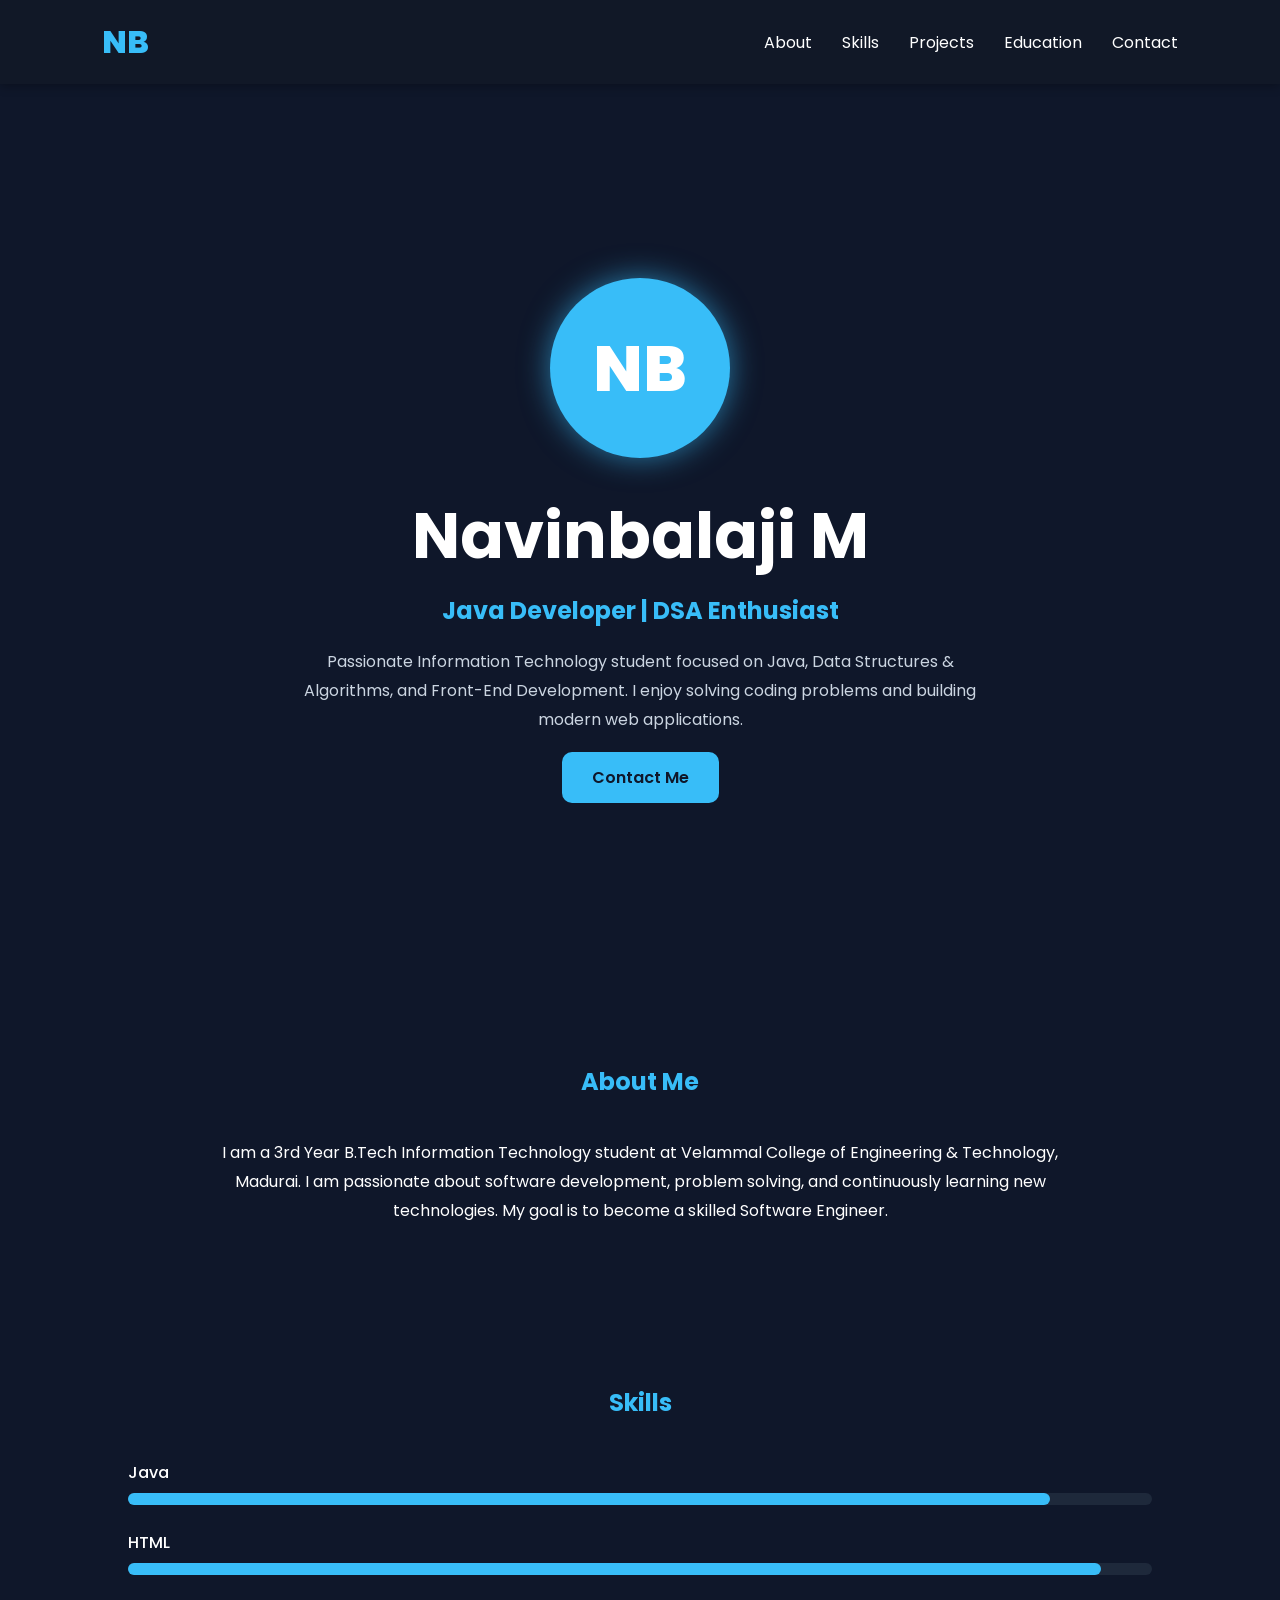
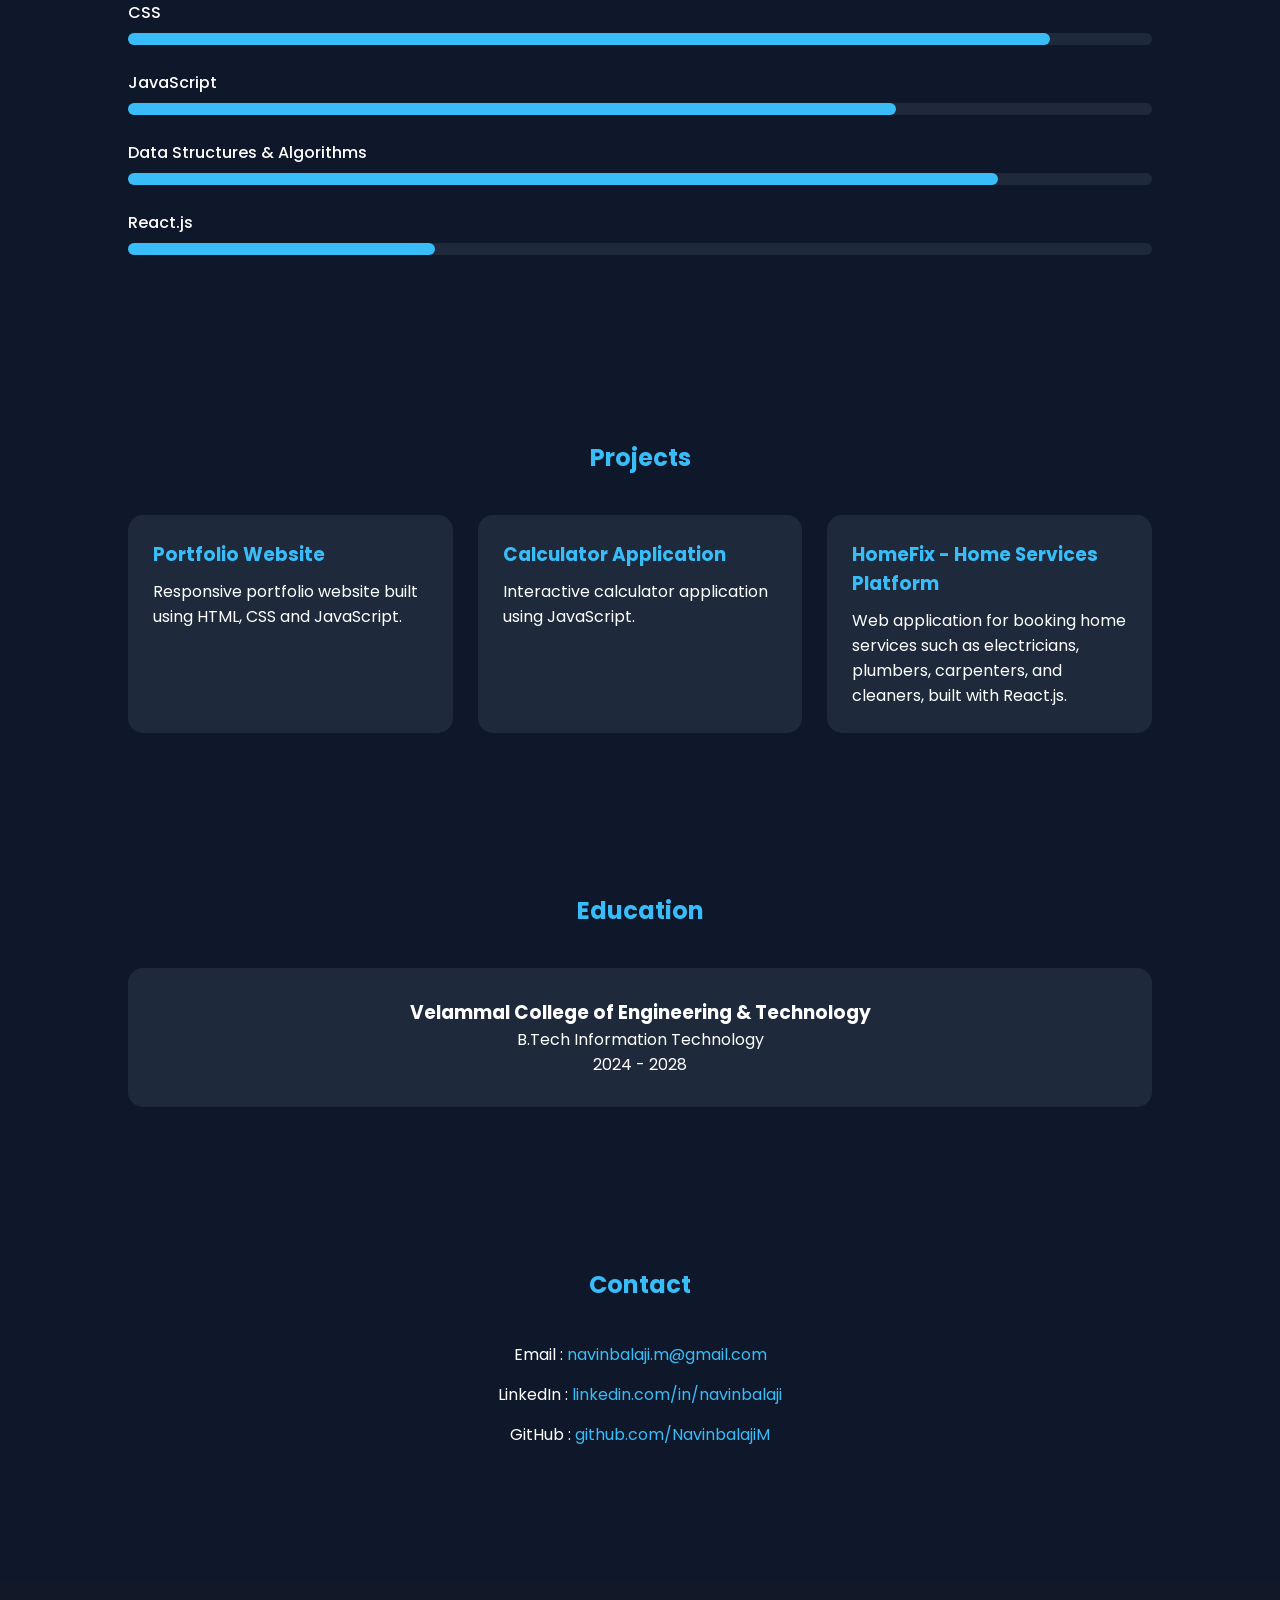
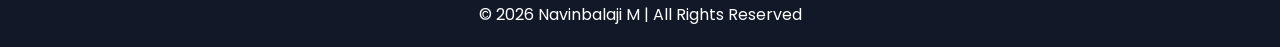
==== index.html @ ca7caf01 "Added Portfolio Website" ====
<!DOCTYPE html>
<html lang="en">
<head>
    <meta charset="UTF-8">
    <meta name="viewport" content="width=device-width, initial-scale=1.0">

    <title>Navinbalaji M | Portfolio</title>

    <link rel="icon" href="favicon.png" type="image/png">

    <link rel="stylesheet" href="style.css">

    <link href="https://fonts.googleapis.com/css2?family=Poppins:wght@300;400;500;600;700;800&display=swap" rel="stylesheet">
</head>

<body>

<header>
    <nav>
        <div class="logo">NB</div>

        <ul class="nav-links">
            <li><a href="#about">About</a></li>
            <li><a href="#skills">Skills</a></li>
            <li><a href="#projects">Projects</a></li>
            <li><a href="#education">Education</a></li>
            <li><a href="#contact">Contact</a></li>
        </ul>
    </nav>
</header>

<section class="hero">

    <div class="avatar">NB</div>

    <h1>Navinbalaji M</h1>

    <h2>Java Developer | DSA Enthusiast</h2>

    <p>
        Passionate Information Technology student focused on Java,
        Data Structures & Algorithms, and Front-End Development.
        I enjoy solving coding problems and building modern web applications.
    </p>

    <div class="hero-buttons">
        <a href="#contact" class="btn">Contact Me</a>
    </div>

</section>

<section id="about">

    <h2>About Me</h2>

    <p>
        I am a 3rd Year B.Tech Information Technology student at
        Velammal College of Engineering & Technology, Madurai.
        I am passionate about software development, problem solving,
        and continuously learning new technologies.
        My goal is to become a skilled Software Engineer.
    </p>

</section>

<section id="skills">

    <h2>Skills</h2>

    <div class="skill">
        <span>Java</span>
        <div class="bar"><div class="fill fill1"></div></div>
    </div>

    <div class="skill">
        <span>HTML</span>
        <div class="bar"><div class="fill fill2"></div></div>
    </div>

    <div class="skill">
        <span>CSS</span>
        <div class="bar"><div class="fill fill3"></div></div>
    </div>

    <div class="skill">
        <span>JavaScript</span>
        <div class="bar"><div class="fill fill4"></div></div>
    </div>

    <div class="skill">
        <span>Data Structures & Algorithms</span>
        <div class="bar"><div class="fill fill5"></div></div>
    </div>

    <div class="skill">
        <span>React.js</span>
        <div class="bar"><div class="fill fill6"></div></div>
    </div>

</section>

<section id="projects">

    <h2>Projects</h2>

    <div class="project-container">

        <div class="card">
            <h3>Portfolio Website</h3>
            <p>
                Responsive portfolio website built using HTML, CSS and JavaScript.
            </p>
        </div>

        <div class="card">
            <h3>Calculator Application</h3>
            <p>
                Interactive calculator application using JavaScript.
            </p>
        </div>

        <div class="card">
            <h3>HomeFix - Home Services Platform</h3>
            <p>
                Web application for booking home services such as electricians, plumbers, carpenters,
        and cleaners, built with React.js.
            </p>
        </div>

        

    </div>

</section>

<section id="education">

    <h2>Education</h2>

    <div class="edu-card">
        <h3>Velammal College of Engineering & Technology</h3>
        <p>B.Tech Information Technology</p>
        <p>2024 - 2028</p>
    </div>

</section>

<section id="contact">

    <h2>Contact</h2>

    <p>Email : 
        <a href="mailto:navinbalaji.m@gmail.com">navinbalaji.m@gmail.com</a>
    </p>

    <p>
        LinkedIn :
        <a href="https://www.linkedin.com/in/navin-balaji-1ab883329?utm_source=share_via&utm_content=profile&utm_medium=member_android">linkedin.com/in/navinbalaji</a>
    </p>

    <p>
        GitHub :
        <a href="https://github.com/navinbalajim-crypto">github.com/NavinbalajiM</a>
    </p>

</section>

<footer>
    <p>© 2026 Navinbalaji M | All Rights Reserved</p>
</footer>

</body>
</html>
---- style.css ----
*{
    margin:0;
    padding:0;
    box-sizing:border-box;
    scroll-behavior:smooth;
    font-family:'Poppins',sans-serif;
}

body{
    background:#0f172a;
    color:#fff;
}

/* HEADER */

header{
    position:sticky;
    top:0;
    z-index:1000;
    background:#111827;
    padding:18px 8%;
    box-shadow:0 2px 10px rgba(0,0,0,.3);
}

nav{
    display:flex;
    justify-content:space-between;
    align-items:center;
}

.logo{
    font-size:32px;
    font-weight:800;
    color:#38bdf8;
    cursor:pointer;
    transition:.3s;
}

.logo:hover{
    transform:scale(1.1);
}

.nav-links{
    display:flex;
    gap:30px;
    list-style:none;
}

.nav-links a{
    text-decoration:none;
    color:white;
    transition:.3s;
}

.nav-links a:hover{
    color:#38bdf8;
}

/* HERO */

.hero{
    min-height:100vh;
    display:flex;
    flex-direction:column;
    justify-content:center;
    align-items:center;
    text-align:center;
    padding:20px;
}

.avatar{
    width:180px;
    height:180px;
    border-radius:50%;
    background:#38bdf8;
    display:flex;
    justify-content:center;
    align-items:center;
    font-size:4rem;
    font-weight:800;
    color:white;
    margin-bottom:30px;
    box-shadow:0 0 30px rgba(56,189,248,.6);
    transition:.4s;
}

.avatar:hover{
    transform:scale(1.08);
    box-shadow:0 0 45px rgba(56,189,248,.9);
}

.hero h1{
    font-size:4rem;
    margin-bottom:10px;
}

.hero h2{
    color:#38bdf8;
    margin-bottom:20px;
}

.hero p{
    max-width:700px;
    line-height:1.8;
    color:#cbd5e1;
}

.hero-buttons{
    margin-top:30px;
}

.btn{
    padding:14px 30px;
    background:#38bdf8;
    color:#0f172a;
    text-decoration:none;
    border-radius:10px;
    font-weight:600;
    transition:.3s;
}

.btn:hover{
    transform:translateY(-5px);
    box-shadow:0 8px 20px rgba(56,189,248,.4);
}

/* SECTIONS */

section{
    padding:80px 10%;
}

section h2{
    text-align:center;
    color:#38bdf8;
    margin-bottom:40px;
}

/* ABOUT */

#about p{
    text-align:center;
    line-height:1.8;
    max-width:900px;
    margin:auto;
}

/* SKILLS */

.skill{
    margin-bottom:25px;
}

.skill span{
    font-weight:500;
}

.bar{
    width:100%;
    height:12px;
    background:#1e293b;
    border-radius:10px;
    margin-top:8px;
}

.fill{
    height:100%;
    background:#38bdf8;
    border-radius:10px;
}

.fill1{width:90%;}
.fill2{width:95%;}
.fill3{width:90%;}
.fill4{width:75%;}
.fill5{width:85%;}
.fill6{width:30%;}

.fill:hover{
    transform: scaleY(1.1);
    
}

/* PROJECTS */

.project-container{
    display:grid;
    grid-template-columns:repeat(auto-fit,minmax(280px,1fr));
    gap:25px;
}

.card{
    background:#1e293b;
    padding:25px;
    border-radius:15px;
    transition:.3s;
}

.card h3{
    color:#38bdf8;
    margin-bottom:10px;
}

.card:hover{
    transform:translateY(-10px);
    box-shadow:0 10px 25px rgba(56,189,248,.3);
}

/* EDUCATION */

.edu-card{
    background:#1e293b;
    padding:30px;
    border-radius:15px;
    text-align:center;
    transition:.3s;
}

.edu-card:hover{
    transform:translateY(-10px);
    box-shadow:0 10px 25px rgba(56,189,248,.3);
}

/* CONTACT */

#contact{
    text-align:center;
}

#contact p{
    margin:15px 0;
}

#contact a{
    color:#38bdf8;
    text-decoration:none;
}

#contact a:hover{
    text-decoration:underline;
}

/* FOOTER */

footer{
    background:#111827;
    text-align:center;
    padding:20px;
    margin-top:40px;
}

/* MOBILE */

@media(max-width:768px){

    .nav-links{
        display:none;
    }

    .hero h1{
        font-size:2.5rem;
    }

    .hero h2{
        font-size:1.2rem;
    }

    .avatar{
        width:140px;
        height:140px;
        font-size:3rem;
    }

    section{
        padding:60px 8%;
    }
}
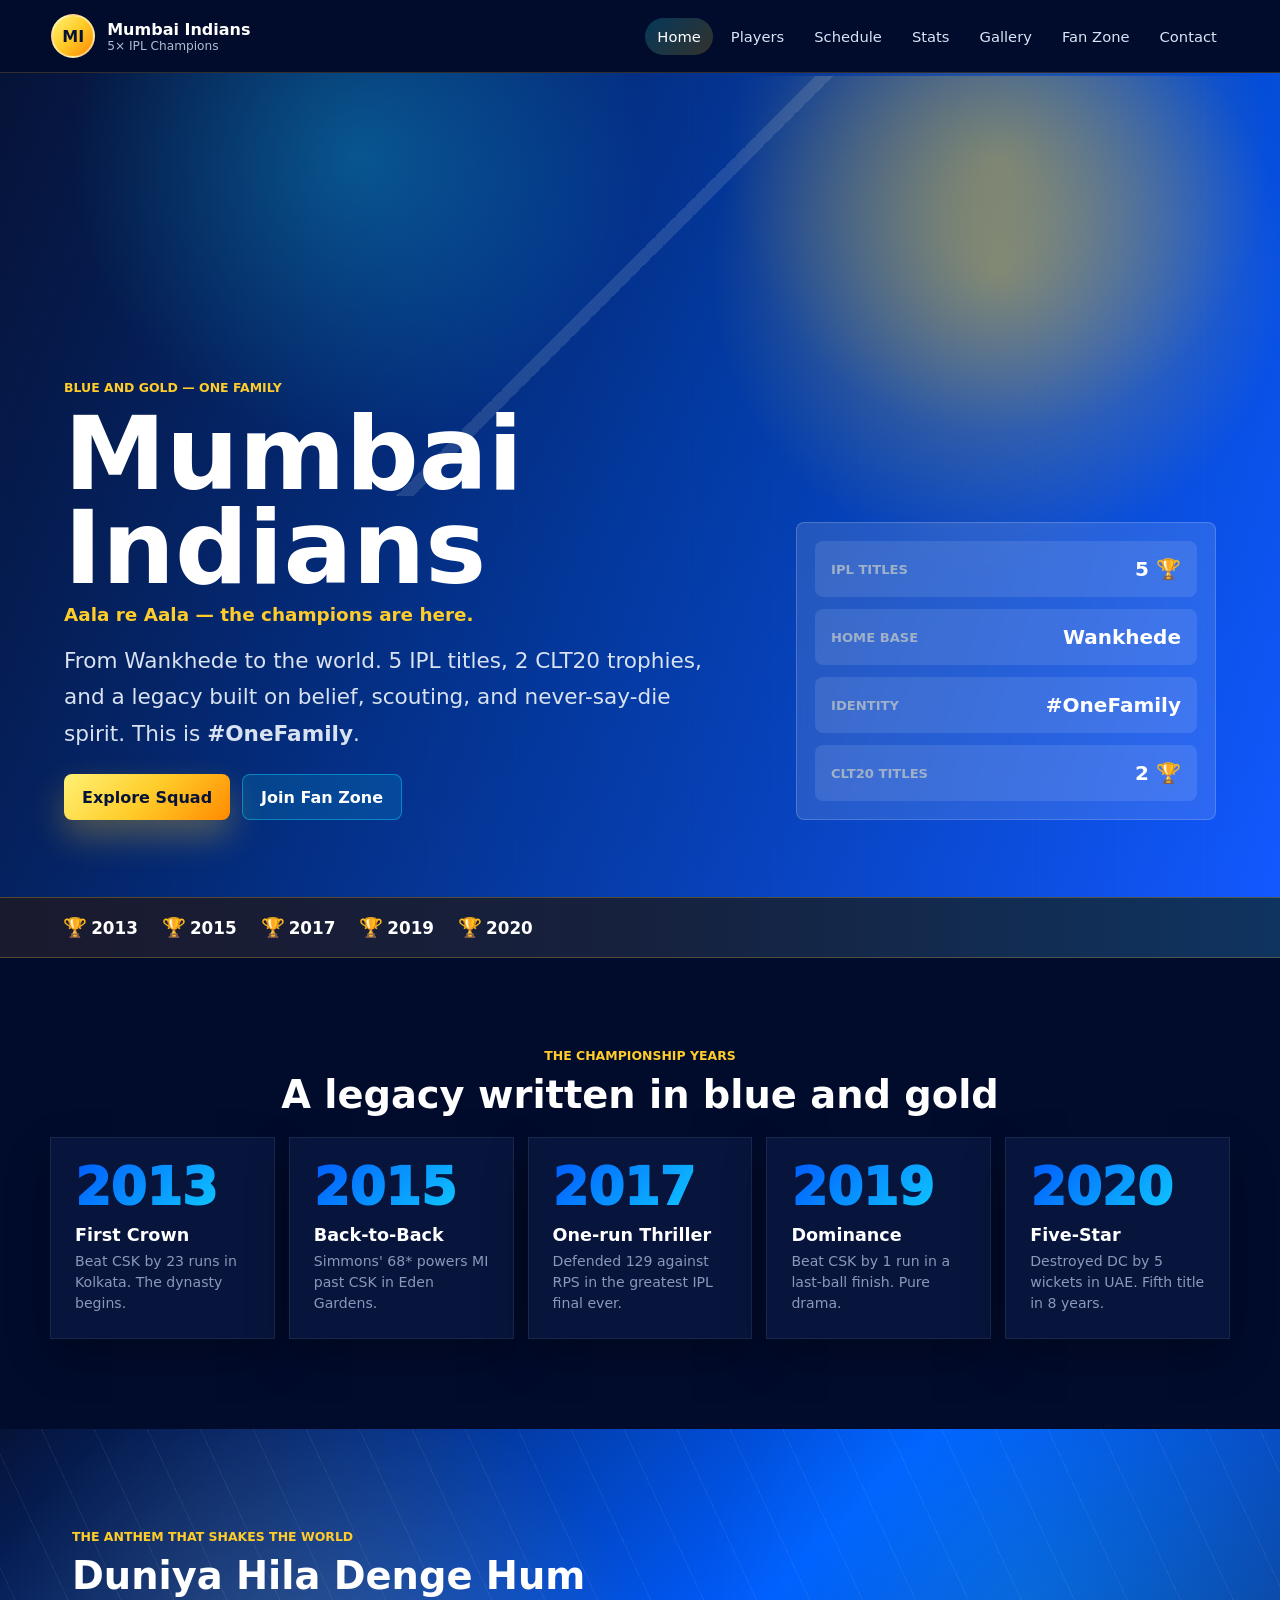
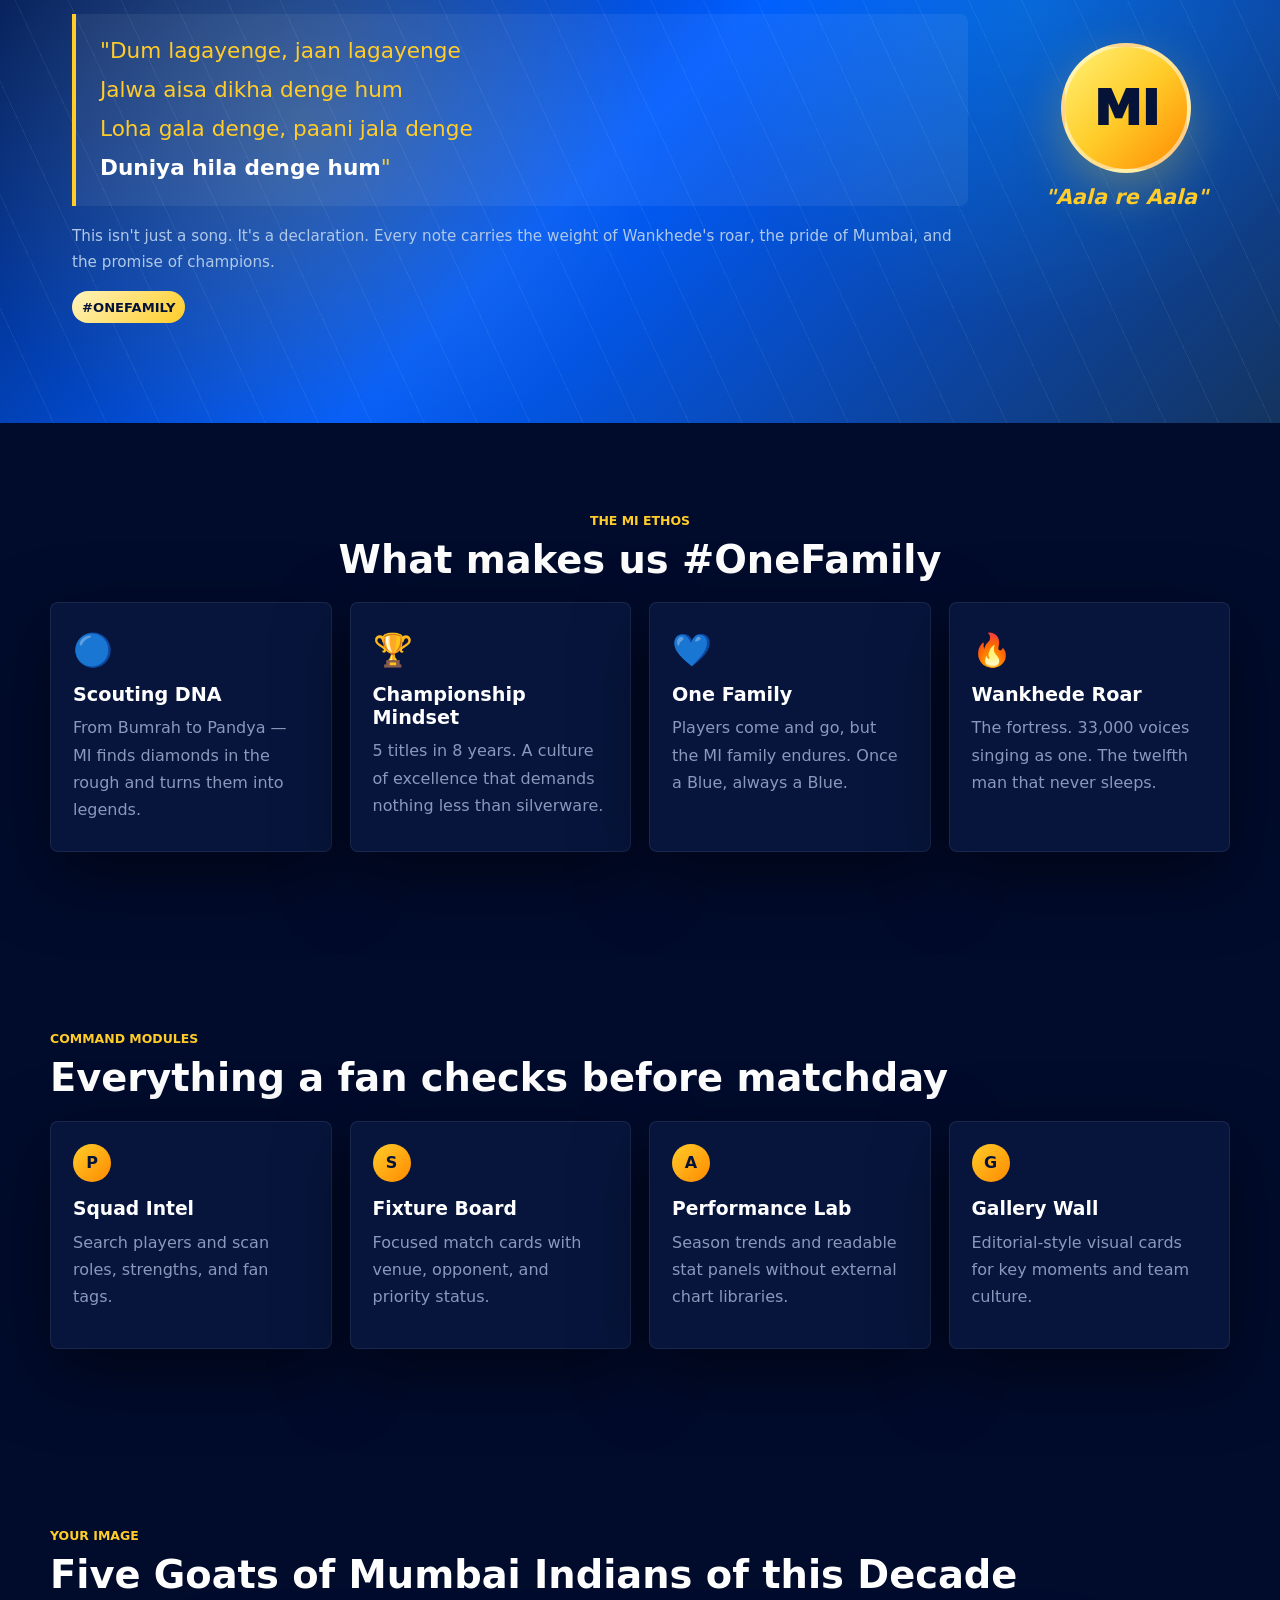
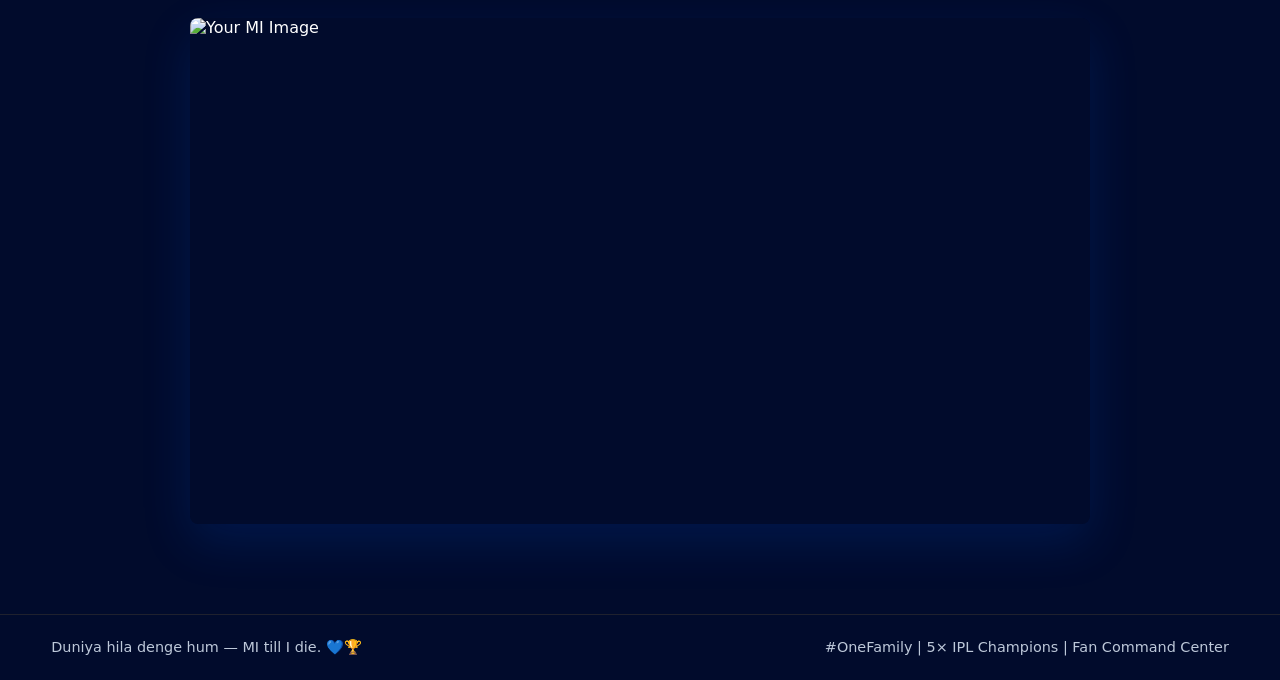
==== commit 97beaa71: "ShadowFox Task 2 MI FanZone" ====
--- a/index.html
+++ b/index.html
@@ -1,173 +1,212 @@
 <!DOCTYPE html>
 <html lang="en">
 <head>
-    <meta charset="UTF-8">
-    <meta name="viewport" content="width=device-width, initial-scale=1.0">
-
-    <title>Navinbalaji M | Portfolio</title>
-
-    <link rel="icon" href="favicon.png" type="image/png">
-
-    <link rel="stylesheet" href="style.css">
-
-    <link href="https://fonts.googleapis.com/css2?family=Poppins:wght@300;400;500;600;700;800&display=swap" rel="stylesheet">
+  <meta charset="UTF-8">
+  <meta name="viewport" content="width=device-width, initial-scale=1.0">
+  <title>Mumbai Indians | 5× IPL Champions | Fan Command Center</title>
+  <link rel="stylesheet" href="style.css">
+  <script defer src="main.js"></script>
 </head>
-
-<body>
-
-<header>
-    <nav>
-        <div class="logo">NB</div>
-
-        <ul class="nav-links">
-            <li><a href="#about">About</a></li>
-            <li><a href="#skills">Skills</a></li>
-            <li><a href="#projects">Projects</a></li>
-            <li><a href="#education">Education</a></li>
-            <li><a href="#contact">Contact</a></li>
-        </ul>
+<body data-page="home">
+  <header class="site-header">
+    <a class="brand" href="index.html" aria-label="Mumbai Indians home">
+      <span class="brand-mark">MI</span>
+      <span>
+        <strong>Mumbai Indians</strong>
+        <small>5× IPL Champions</small>
+      </span>
+    </a>
+    <nav class="main-nav" aria-label="Main navigation">
+      <a href="index.html" aria-current="page">Home</a>
+      <a href="players.html">Players</a>
+      <a href="schedule.html">Schedule</a>
+      <a href="stats.html">Stats</a>
+      <a href="gallery.html">Gallery</a>
+      <a href="fanzone.html">Fan Zone</a>
+      <a href="contact.html">Contact</a>
     </nav>
-</header>
-
-<section class="hero">
-
-    <div class="avatar">NB</div>
-
-    <h1>Navinbalaji M</h1>
-
-    <h2>Java Developer | DSA Enthusiast</h2>
-
-    <p>
-        Passionate Information Technology student focused on Java,
-        Data Structures & Algorithms, and Front-End Development.
-        I enjoy solving coding problems and building modern web applications.
-    </p>
-
-    <div class="hero-buttons">
-        <a href="#contact" class="btn">Contact Me</a>
-    </div>
-
-</section>
-
-<section id="about">
-
-    <h2>About Me</h2>
-
-    <p>
-        I am a 3rd Year B.Tech Information Technology student at
-        Velammal College of Engineering & Technology, Madurai.
-        I am passionate about software development, problem solving,
-        and continuously learning new technologies.
-        My goal is to become a skilled Software Engineer.
-    </p>
-
-</section>
-
-<section id="skills">
-
-    <h2>Skills</h2>
-
-    <div class="skill">
-        <span>Java</span>
-        <div class="bar"><div class="fill fill1"></div></div>
-    </div>
-
-    <div class="skill">
-        <span>HTML</span>
-        <div class="bar"><div class="fill fill2"></div></div>
-    </div>
-
-    <div class="skill">
-        <span>CSS</span>
-        <div class="bar"><div class="fill fill3"></div></div>
-    </div>
-
-    <div class="skill">
-        <span>JavaScript</span>
-        <div class="bar"><div class="fill fill4"></div></div>
-    </div>
-
-    <div class="skill">
-        <span>Data Structures & Algorithms</span>
-        <div class="bar"><div class="fill fill5"></div></div>
-    </div>
-
-    <div class="skill">
-        <span>React.js</span>
-        <div class="bar"><div class="fill fill6"></div></div>
-    </div>
-
-</section>
-
-<section id="projects">
-
-    <h2>Projects</h2>
-
-    <div class="project-container">
-
-        <div class="card">
-            <h3>Portfolio Website</h3>
-            <p>
-                Responsive portfolio website built using HTML, CSS and JavaScript.
-            </p>
-        </div>
-
-        <div class="card">
-            <h3>Calculator Application</h3>
-            <p>
-                Interactive calculator application using JavaScript.
-            </p>
-        </div>
-
-        <div class="card">
-            <h3>HomeFix - Home Services Platform</h3>
-            <p>
-                Web application for booking home services such as electricians, plumbers, carpenters,
-        and cleaners, built with React.js.
-            </p>
-        </div>
-
+  </header>
+
+  <main>
+    <section class="hero">
+      <div class="hero-copy">
+        <p class="eyebrow">Blue and Gold — One Family</p>
+        <h1>Mumbai Indians</h1>
+        <p class="hero-sub">Aala re Aala — the champions are here.</p>
+        <p class="hero-text">
+          From Wankhede to the world. 5 IPL titles, 2 CLT20 trophies, and a legacy built on belief, scouting, and never-say-die spirit. This is <strong>#OneFamily</strong>.
+        </p>
+        <div class="hero-actions">
+          <a class="button primary" href="players.html">Explore Squad</a>
+          <a class="button secondary" href="fanzone.html">Join Fan Zone</a>
+        </div>
+      </div>
+      <div class="score-panel" aria-label="Team highlights">
+        <div>
+          <span>IPL Titles</span>
+          <strong>5 🏆</strong>
+        </div>
+        <div>
+          <span>Home Base</span>
+          <strong>Wankhede</strong>
+        </div>
+        <div>
+          <span>Identity</span>
+          <strong>#OneFamily</strong>
+        </div>
+        <div>
+          <span>CLT20 Titles</span>
+          <strong>2 🏆</strong>
+        </div>
+      </div>
+    </section>
+
+    <section class="championship-banner" id="titleTicker">
+      <div class="champ-inner">
+        <span class="champ-label">5× IPL CHAMPIONS</span>
+      </div>
+    </section>
+
+    <section class="section">
+      <div class="section-heading" style="text-align:center">
+        <p class="eyebrow">The Championship Years</p>
+        <h2>A legacy written in blue and gold</h2>
+      </div>
+      <div class="title-grid">
+        <article class="title-card">
+          <div class="title-year">2013</div>
+          <div class="title-detail">
+            <strong>First Crown</strong>
+            <p>Beat CSK by 23 runs in Kolkata. The dynasty begins.</p>
+          </div>
+        </article>
+        <article class="title-card">
+          <div class="title-year">2015</div>
+          <div class="title-detail">
+            <strong>Back-to-Back</strong>
+            <p>Simmons' 68* powers MI past CSK in Eden Gardens.</p>
+          </div>
+        </article>
+        <article class="title-card">
+          <div class="title-year">2017</div>
+          <div class="title-detail">
+            <strong>One-run Thriller</strong>
+            <p>Defended 129 against RPS in the greatest IPL final ever.</p>
+          </div>
+        </article>
+        <article class="title-card">
+          <div class="title-year">2019</div>
+          <div class="title-detail">
+            <strong>Dominance</strong>
+            <p>Beat CSK by 1 run in a last-ball finish. Pure drama.</p>
+          </div>
+        </article>
+        <article class="title-card">
+          <div class="title-year">2020</div>
+          <div class="title-detail">
+            <strong>Five-Star</strong>
+            <p>Destroyed DC by 5 wickets in UAE. Fifth title in 8 years.</p>
+          </div>
+        </article>
+      </div>
+    </section>
+
+    <section class="anthem-section">
+      <div class="section" style="padding:0;border:none">
+        <div class="anthem-content">
+          <div class="anthem-text">
+            <p class="eyebrow">The Anthem That Shakes The World</p>
+            <h2>Duniya Hila Denge Hum</h2>
+            <blockquote>
+              "Dum lagayenge, jaan lagayenge<br>
+              Jalwa aisa dikha denge hum<br>
+              Loha gala denge, paani jala denge<br>
+              <strong>Duniya hila denge hum</strong>"
+            </blockquote>
+            <p class="anthem-meaning">This isn't just a song. It's a declaration. Every note carries the weight of Wankhede's roar, the pride of Mumbai, and the promise of champions.</p>
+            <span class="status">#OneFamily</span>
+          </div>
+          <div class="anthem-visual">
+            <div class="mi-crest-large">MI</div>
+            <div class="anthem-tag">"Aala re Aala"</div>
+          </div>
+        </div>
+      </div>
+    </section>
+
+    <section class="section">
+      <div class="section-heading" style="text-align:center">
+        <p class="eyebrow">The MI Ethos</p>
+        <h2>What makes us #OneFamily</h2>
+      </div>
+      <div class="values-grid">
+        <div class="value-card">
+          <span class="value-icon">🔵</span>
+          <h3>Scouting DNA</h3>
+          <p>From Bumrah to Pandya — MI finds diamonds in the rough and turns them into legends.</p>
+        </div>
+        <div class="value-card">
+          <span class="value-icon">🏆</span>
+          <h3>Championship Mindset</h3>
+          <p>5 titles in 8 years. A culture of excellence that demands nothing less than silverware.</p>
+        </div>
+        <div class="value-card">
+          <span class="value-icon">💙</span>
+          <h3>One Family</h3>
+          <p>Players come and go, but the MI family endures. Once a Blue, always a Blue.</p>
+        </div>
+        <div class="value-card">
+          <span class="value-icon">🔥</span>
+          <h3>Wankhede Roar</h3>
+          <p>The fortress. 33,000 voices singing as one. The twelfth man that never sleeps.</p>
+        </div>
+      </div>
+    </section>
+
+    <section class="section">
+      <div class="section-heading">
+        <p class="eyebrow">Command Modules</p>
+        <h2>Everything a fan checks before matchday</h2>
+      </div>
+      <div class="feature-grid">
+        <a class="feature-card" href="players.html">
+          <span class="icon">P</span>
+          <h3>Squad Intel</h3>
+          <p>Search players and scan roles, strengths, and fan tags.</p>
+        </a>
+        <a class="feature-card" href="schedule.html">
+          <span class="icon">S</span>
+          <h3>Fixture Board</h3>
+          <p>Focused match cards with venue, opponent, and priority status.</p>
+        </a>
+        <a class="feature-card" href="stats.html">
+          <span class="icon">A</span>
+          <h3>Performance Lab</h3>
+          <p>Season trends and readable stat panels without external chart libraries.</p>
+        </a>
+        <a class="feature-card" href="gallery.html">
+          <span class="icon">G</span>
+          <h3>Gallery Wall</h3>
+          <p>Editorial-style visual cards for key moments and team culture.</p>
+        </a>
+      </div>
+    </section>
+
+    <section class="section custom-image-section">
+      <div class="section-heading">
+        <p class="eyebrow">Your Image</p>
+        <h2>Five Goats of Mumbai Indians of this Decade</h2>
+      </div>
+      <div class="custom-image-box">
+        <img id="customImage" src="https://images.indianexpress.com/2024/10/MUMBAI-INDIAN-RETAINED-cropped.jpg" alt="Your MI Image">
         
-
-    </div>
-
-</section>
-
-<section id="education">
-
-    <h2>Education</h2>
-
-    <div class="edu-card">
-        <h3>Velammal College of Engineering & Technology</h3>
-        <p>B.Tech Information Technology</p>
-        <p>2024 - 2028</p>
-    </div>
-
-</section>
-
-<section id="contact">
-
-    <h2>Contact</h2>
-
-    <p>Email : 
-        <a href="mailto:navinbalaji.m@gmail.com">navinbalaji.m@gmail.com</a>
-    </p>
-
-    <p>
-        LinkedIn :
-        <a href="https://www.linkedin.com/in/navin-balaji-1ab883329?utm_source=share_via&utm_content=profile&utm_medium=member_android">linkedin.com/in/navinbalaji</a>
-    </p>
-
-    <p>
-        GitHub :
-        <a href="https://github.com/navinbalajim-crypto">github.com/NavinbalajiM</a>
-    </p>
-
-</section>
-
-<footer>
-    <p>© 2026 Navinbalaji M | All Rights Reserved</p>
-</footer>
-
+      </div>
+    </section>
+  </main>
+
+  <footer class="site-footer">
+    <span>Duniya hila denge hum — MI till I die. 💙🏆</span>
+    <span>#OneFamily | 5× IPL Champions | Fan Command Center</span>
+  </footer>
 </body>
-</html>+</html>
--- a/style.css
+++ b/style.css
@@ -1,277 +1,1289 @@
-*{
-    margin:0;
-    padding:0;
-    box-sizing:border-box;
-    scroll-behavior:smooth;
-    font-family:'Poppins',sans-serif;
-}
-
-body{
-    background:#0f172a;
-    color:#fff;
-}
-
-/* HEADER */
-
-header{
-    position:sticky;
-    top:0;
-    z-index:1000;
-    background:#111827;
-    padding:18px 8%;
-    box-shadow:0 2px 10px rgba(0,0,0,.3);
-}
-
-nav{
-    display:flex;
-    justify-content:space-between;
-    align-items:center;
-}
-
-.logo{
-    font-size:32px;
-    font-weight:800;
-    color:#38bdf8;
-    cursor:pointer;
-    transition:.3s;
-}
-
-.logo:hover{
-    transform:scale(1.1);
-}
-
-.nav-links{
-    display:flex;
-    gap:30px;
-    list-style:none;
-}
-
-.nav-links a{
-    text-decoration:none;
-    color:white;
-    transition:.3s;
-}
-
-.nav-links a:hover{
-    color:#38bdf8;
-}
-
-/* HERO */
-
-.hero{
-    min-height:100vh;
-    display:flex;
-    flex-direction:column;
-    justify-content:center;
-    align-items:center;
-    text-align:center;
-    padding:20px;
-}
-
-.avatar{
-    width:180px;
-    height:180px;
-    border-radius:50%;
-    background:#38bdf8;
-    display:flex;
-    justify-content:center;
-    align-items:center;
-    font-size:4rem;
-    font-weight:800;
-    color:white;
-    margin-bottom:30px;
-    box-shadow:0 0 30px rgba(56,189,248,.6);
-    transition:.4s;
-}
-
-.avatar:hover{
-    transform:scale(1.08);
-    box-shadow:0 0 45px rgba(56,189,248,.9);
-}
-
-.hero h1{
-    font-size:4rem;
-    margin-bottom:10px;
-}
-
-.hero h2{
-    color:#38bdf8;
-    margin-bottom:20px;
-}
-
-.hero p{
-    max-width:700px;
-    line-height:1.8;
-    color:#cbd5e1;
-}
-
-.hero-buttons{
-    margin-top:30px;
-}
-
-.btn{
-    padding:14px 30px;
-    background:#38bdf8;
-    color:#0f172a;
-    text-decoration:none;
-    border-radius:10px;
-    font-weight:600;
-    transition:.3s;
-}
-
-.btn:hover{
-    transform:translateY(-5px);
-    box-shadow:0 8px 20px rgba(56,189,248,.4);
-}
-
-/* SECTIONS */
-
-section{
-    padding:80px 10%;
-}
-
-section h2{
-    text-align:center;
-    color:#38bdf8;
-    margin-bottom:40px;
-}
-
-/* ABOUT */
-
-#about p{
-    text-align:center;
-    line-height:1.8;
-    max-width:900px;
-    margin:auto;
-}
-
-/* SKILLS */
-
-.skill{
-    margin-bottom:25px;
-}
-
-.skill span{
-    font-weight:500;
-}
-
-.bar{
-    width:100%;
-    height:12px;
-    background:#1e293b;
-    border-radius:10px;
-    margin-top:8px;
-}
-
-.fill{
-    height:100%;
-    background:#38bdf8;
-    border-radius:10px;
-}
-
-.fill1{width:90%;}
-.fill2{width:95%;}
-.fill3{width:90%;}
-.fill4{width:75%;}
-.fill5{width:85%;}
-.fill6{width:30%;}
-
-.fill:hover{
-    transform: scaleY(1.1);
-    
-}
-
-/* PROJECTS */
-
-.project-container{
-    display:grid;
-    grid-template-columns:repeat(auto-fit,minmax(280px,1fr));
-    gap:25px;
-}
-
-.card{
-    background:#1e293b;
-    padding:25px;
-    border-radius:15px;
-    transition:.3s;
-}
-
-.card h3{
-    color:#38bdf8;
-    margin-bottom:10px;
-}
-
-.card:hover{
-    transform:translateY(-10px);
-    box-shadow:0 10px 25px rgba(56,189,248,.3);
-}
-
-/* EDUCATION */
-
-.edu-card{
-    background:#1e293b;
-    padding:30px;
-    border-radius:15px;
-    text-align:center;
-    transition:.3s;
-}
-
-.edu-card:hover{
-    transform:translateY(-10px);
-    box-shadow:0 10px 25px rgba(56,189,248,.3);
-}
-
-/* CONTACT */
-
-#contact{
-    text-align:center;
-}
-
-#contact p{
-    margin:15px 0;
-}
-
-#contact a{
-    color:#38bdf8;
-    text-decoration:none;
-}
-
-#contact a:hover{
-    text-decoration:underline;
-}
-
-/* FOOTER */
-
-footer{
-    background:#111827;
-    text-align:center;
-    padding:20px;
-    margin-top:40px;
-}
-
-/* MOBILE */
-
-@media(max-width:768px){
-
-    .nav-links{
-        display:none;
-    }
-
-    .hero h1{
-        font-size:2.5rem;
-    }
-
-    .hero h2{
-        font-size:1.2rem;
-    }
-
-    .avatar{
-        width:140px;
-        height:140px;
-        font-size:3rem;
-    }
-
-    section{
-        padding:60px 8%;
-    }
-}+:root {
+    --navy: #061338;
+    --blue: #005cff;
+    --blue-2: #00a3ff;
+    --gold: #ffcc29;
+    --gold-accent: #F5B83A;
+    --red: #ff2d55;
+    --cyan: #12d8ff;
+    --violet: #6847ff;
+    --ink: #ffffff;
+    --muted: #8899bb;
+    --line: rgba(255,255,255,0.08);
+    --surface: #07153D;
+    --surface-2: #0a1a4a;
+    --shadow: 0 24px 70px rgba(0,0,0,0.5);
+    --radius: 8px;
+    --bg-deep: #010B2C;
+}
+
+* {
+    box-sizing: border-box;
+}
+
+html {
+    scroll-behavior: smooth;
+}
+
+body {
+    margin: 0;
+    min-height: 100vh;
+    color: var(--ink);
+    background: var(--bg-deep);
+    font-family: "Poppins", Inter, ui-sans-serif, system-ui, -apple-system, BlinkMacSystemFont, "Segoe UI", Arial, sans-serif;
+}
+
+a {
+    color: inherit;
+    text-decoration: none;
+}
+
+button,
+input,
+textarea {
+    font: inherit;
+}
+
+.site-header {
+    position: sticky;
+    top: 0;
+    z-index: 20;
+    display: flex;
+    align-items: center;
+    justify-content: space-between;
+    gap: 24px;
+    padding: 14px clamp(18px, 4vw, 54px);
+    color: #ffffff;
+    background: var(--bg-deep);
+    border-bottom: 1px solid rgba(245, 184, 58, 0.2);
+    backdrop-filter: blur(18px);
+}
+
+.brand {
+    display: inline-flex;
+    align-items: center;
+    gap: 12px;
+    min-width: max-content;
+}
+
+.brand-mark {
+    display: grid;
+    place-items: center;
+    width: 44px;
+    height: 44px;
+    color: var(--navy);
+    background: linear-gradient(135deg, #fff176, var(--gold) 48%, #ff8a00);
+    border: 2px solid rgba(255, 255, 255, 0.5);
+    border-radius: 50%;
+    font-weight: 900;
+}
+
+.brand strong,
+.brand small {
+    display: block;
+}
+
+.brand small {
+    color: #afbdd1;
+    font-size: 0.76rem;
+}
+
+.main-nav {
+    display: flex;
+    align-items: center;
+    justify-content: flex-end;
+    gap: 6px;
+    flex-wrap: wrap;
+}
+
+.main-nav a {
+    padding: 10px 12px;
+    color: #d9e4f7;
+    border-radius: 999px;
+    font-size: 0.92rem;
+}
+
+.main-nav a:hover,
+.main-nav a[aria-current="page"] {
+    color: #ffffff;
+    background: linear-gradient(135deg, rgba(18, 216, 255, 0.22), rgba(255, 204, 41, 0.2));
+}
+
+.hero {
+    min-height: calc(100vh - 76px);
+    display: grid;
+    grid-template-columns: minmax(0, 1fr) minmax(280px, 420px);
+    align-items: end;
+    gap: clamp(28px, 5vw, 72px);
+    padding: clamp(60px, 8vw, 110px) clamp(20px, 5vw, 72px) clamp(42px, 6vw, 82px);
+    color: #ffffff;
+    background:
+        radial-gradient(circle at 78% 24%, rgba(255, 204, 41, 0.38), transparent 18rem),
+        radial-gradient(circle at 28% 10%, rgba(18, 216, 255, 0.28), transparent 18rem),
+        linear-gradient(110deg, rgba(6, 19, 56, 0.98), rgba(0, 92, 255, 0.82)),
+        repeating-linear-gradient(90deg, rgba(255, 255, 255, 0.09) 0 1px, transparent 1px 86px),
+        linear-gradient(135deg, var(--navy), var(--blue), var(--violet));
+    overflow: hidden;
+}
+
+.hero::after {
+    content: "";
+    position: absolute;
+    inset: 76px 0 auto;
+    height: min(44vw, 420px);
+    pointer-events: none;
+    background:
+        radial-gradient(circle at 78% 20%, rgba(255, 204, 41, 0.34), transparent 17rem),
+        linear-gradient(135deg, transparent 0 48%, rgba(255, 255, 255, 0.12) 48% 49%, transparent 49%);
+}
+
+.hero-copy,
+.score-panel {
+    position: relative;
+    z-index: 1;
+}
+
+.eyebrow {
+    margin: 0 0 12px;
+    color: var(--gold);
+    font-size: 0.78rem;
+    font-weight: 800;
+    letter-spacing: 0;
+    text-transform: uppercase;
+}
+
+h1,
+h2,
+h3,
+p {
+    margin-top: 0;
+}
+
+h1 {
+    margin-bottom: 18px;
+    font-size: clamp(3rem, 8vw, 7.5rem);
+    line-height: 0.92;
+    letter-spacing: 0;
+}
+
+h2 {
+    margin-bottom: 14px;
+    font-size: clamp(1.7rem, 3vw, 3rem);
+    line-height: 1.05;
+}
+
+h3 {
+    margin-bottom: 10px;
+}
+
+.hero-text,
+.page-hero p,
+.intro-grid p,
+.feature-card p,
+.insight p,
+.fixture-card p,
+.metric-card p {
+    color: #d8e2f0;
+    line-height: 1.7;
+}
+
+.hero-text {
+    max-width: 680px;
+    font-size: clamp(1.05rem, 1.7vw, 1.35rem);
+}
+
+.hero-actions,
+.filter-pills,
+.poll-actions {
+    display: flex;
+    flex-wrap: wrap;
+    gap: 12px;
+}
+
+.button,
+.pill,
+.text-button,
+.vote-card {
+    border: 0;
+    cursor: pointer;
+}
+
+.button {
+    display: inline-flex;
+    align-items: center;
+    justify-content: center;
+    min-height: 46px;
+    padding: 12px 18px;
+    border-radius: var(--radius);
+    font-weight: 800;
+}
+
+.button.primary {
+    color: var(--navy);
+    background: linear-gradient(135deg, #fff176, var(--gold), #ff8a00);
+    box-shadow: 0 16px 34px rgba(255, 204, 41, 0.3);
+}
+
+.button.secondary {
+    color: #ffffff;
+    border: 1px solid rgba(18, 216, 255, 0.42);
+    background: rgba(18, 216, 255, 0.14);
+}
+
+.score-panel {
+    display: grid;
+    gap: 12px;
+    padding: 18px;
+    background: rgba(255, 255, 255, 0.12);
+    border: 1px solid rgba(255, 255, 255, 0.18);
+    border-radius: var(--radius);
+    backdrop-filter: blur(16px);
+}
+
+.score-panel div {
+    display: flex;
+    align-items: center;
+    justify-content: space-between;
+    gap: 20px;
+    padding: 16px;
+    background: rgba(255, 255, 255, 0.1);
+    border-radius: var(--radius);
+}
+
+.score-panel span,
+.metric-card span,
+.fixture-card .status,
+.status {
+    color: #9fb1c9;
+    font-size: 0.82rem;
+    font-weight: 800;
+    text-transform: uppercase;
+}
+
+.score-panel strong {
+    font-size: 1.25rem;
+}
+
+.section,
+.page-shell {
+    width: min(1180px, calc(100% - 36px));
+    margin: 0 auto;
+}
+
+.section {
+    padding: clamp(54px, 7vw, 94px) 0;
+}
+
+.page-shell {
+    padding: clamp(32px, 5vw, 64px) 0;
+}
+
+.intro-grid,
+.stats-layout,
+.poll-panel,
+.contact-layout {
+    display: grid;
+    grid-template-columns: minmax(0, 1fr) minmax(280px, 440px);
+    gap: 24px;
+    align-items: start;
+}
+
+.intro-grid article,
+.page-hero,
+.chart-card,
+.results-card,
+.contact-form {
+    padding: clamp(24px, 4vw, 38px);
+    background: var(--surface);
+    border: 1px solid var(--line);
+    border-radius: var(--radius);
+    box-shadow: var(--shadow);
+}
+
+.intro-grid article p,
+.page-hero p,
+.feature-card p,
+.insight p,
+.fixture-card p,
+.metric-card p {
+    color: var(--muted);
+}
+
+.insight-stack,
+.stat-column,
+.fixture-list,
+.poll-results {
+    display: grid;
+    gap: 14px;
+}
+
+.insight,
+.metric-card,
+.fixture-card,
+.feature-card,
+.player-card,
+.vote-card {
+    background: var(--surface);
+    border: 1px solid var(--line);
+    border-radius: var(--radius);
+    box-shadow: var(--shadow);
+}
+
+.insight {
+    padding: 20px;
+}
+
+.insight span,
+.icon {
+    display: inline-grid;
+    place-items: center;
+    width: 38px;
+    height: 38px;
+    margin-bottom: 16px;
+    color: var(--navy);
+    background: linear-gradient(135deg, var(--gold), #ff8a00);
+    border-radius: 50%;
+    font-weight: 900;
+}
+
+.section-heading {
+    margin-bottom: 22px;
+}
+
+.section-heading.inline {
+    display: flex;
+    align-items: center;
+    justify-content: space-between;
+    gap: 16px;
+}
+
+.feature-grid,
+.player-grid,
+.gallery-grid {
+    display: grid;
+    grid-template-columns: repeat(auto-fit, minmax(230px, 1fr));
+    gap: 18px;
+}
+
+.feature-card,
+.player-card {
+    padding: 22px;
+    transition: transform 180ms ease, box-shadow 180ms ease;
+}
+
+.roster-section {
+    margin-top: 34px;
+}
+
+.feature-card:hover,
+.player-card:hover,
+.vote-card:hover {
+    transform: translateY(-4px);
+    box-shadow: 0 20px 42px rgba(7, 20, 47, 0.15);
+}
+
+.page-hero.compact {
+    margin-bottom: 24px;
+    color: var(--ink);
+}
+
+.page-hero.compact h1 {
+    font-size: clamp(2.4rem, 6vw, 5rem);
+}
+
+.toolbar {
+    display: flex;
+    align-items: end;
+    justify-content: space-between;
+    gap: 18px;
+    margin-bottom: 22px;
+    padding: 16px;
+    background: var(--surface);
+    border: 1px solid rgba(0, 92, 255, 0.14);
+    border-radius: var(--radius);
+}
+
+.search-field,
+.contact-form label {
+    display: grid;
+    gap: 8px;
+    width: min(100%, 420px);
+}
+
+.search-field span,
+.contact-form span {
+    color: var(--muted);
+    font-size: 0.82rem;
+    font-weight: 800;
+    text-transform: uppercase;
+}
+
+input,
+textarea {
+    width: 100%;
+    padding: 13px 14px;
+    color: var(--ink);
+    background: var(--surface-2);
+    border: 1px solid var(--line);
+    border-radius: var(--radius);
+    outline: none;
+}
+
+input:focus,
+textarea:focus {
+    border-color: var(--blue-2);
+    box-shadow: 0 0 0 4px rgba(10, 124, 255, 0.14);
+}
+
+.pill {
+    min-height: 42px;
+    padding: 10px 14px;
+    color: var(--muted);
+    background: var(--surface-2);
+    border: 1px solid rgba(255,255,255,0.1);
+    border-radius: 999px;
+    font-weight: 800;
+}
+
+.pill.active {
+    color: #ffffff;
+    background: linear-gradient(135deg, var(--blue), var(--blue-2));
+    border-color: transparent;
+    box-shadow: 0 12px 24px rgba(0, 92, 255, 0.24);
+}
+
+.player-card {
+    position: relative;
+    overflow: hidden;
+    display: flex;
+    flex-direction: column;
+    min-height: 100%;
+    padding: 0;
+    background: var(--surface);
+}
+
+.player-card::before {
+    content: "";
+    position: absolute;
+    inset: 0 0 auto;
+    height: 5px;
+    background: linear-gradient(90deg, var(--blue), var(--cyan), var(--gold), var(--red));
+}
+
+.player-photo {
+    position: relative;
+    display: grid;
+    place-items: center;
+    min-height: 178px;
+    color: #ffffff;
+    isolation: isolate;
+    overflow: hidden;
+    background:
+        radial-gradient(circle at 70% 18%, rgba(255, 255, 255, 0.38), transparent 7rem),
+        linear-gradient(135deg, var(--navy), var(--blue), var(--cyan));
+}
+
+.player-photo::before,
+.player-photo::after {
+    content: "";
+    position: absolute;
+    border-radius: 50%;
+    z-index: -1;
+}
+
+.player-photo::before {
+    width: 140px;
+    height: 140px;
+    right: -34px;
+    bottom: -34px;
+    background: rgba(255, 204, 41, 0.42);
+}
+
+.player-photo::after {
+    width: 90px;
+    height: 90px;
+    left: 18px;
+    top: 26px;
+    border: 2px solid rgba(255, 255, 255, 0.35);
+}
+
+.player-photo img,
+.player-photo strong {
+    position: relative;
+    z-index: 1;
+}
+
+.player-photo img {
+    width: 100%;
+    height: 100%;
+    min-height: 178px;
+    object-fit: cover;
+}
+
+.player-photo strong {
+    display: grid;
+    place-items: center;
+    width: 96px;
+    height: 96px;
+    color: var(--navy);
+    background: linear-gradient(135deg, var(--surface), #0f1f4a);
+    border: 3px solid rgba(255, 255, 255, 0.68);
+    border-radius: 50%;
+    box-shadow: 0 18px 40px rgba(6, 19, 56, 0.24);
+    font-size: 2rem;
+    font-weight: 950;
+}
+
+.rank-badge {
+    position: absolute;
+    top: 14px;
+    left: 14px;
+    padding: 7px 10px;
+    color: var(--navy);
+    background: linear-gradient(135deg, #fff176, var(--gold));
+    border-radius: 999px;
+    font-size: 0.82rem;
+    font-weight: 900;
+}
+
+.accent-1 { background: linear-gradient(135deg, #061338, #005cff, #12d8ff); }
+.accent-2 { background: linear-gradient(135deg, #005cff, #6847ff, #ff2d55); }
+.accent-3 { background: linear-gradient(135deg, #14345f, #ffcc29, #ff8a00); }
+.accent-4 { background: linear-gradient(135deg, #101828, #00a3ff, #ffcc29); }
+.accent-5 { background: linear-gradient(135deg, #061338, #ff2d55, #ffcc29); }
+
+.player-card-body {
+    display: flex;
+    flex: 1;
+    flex-direction: column;
+    padding: 22px;
+}
+
+.player-card h2 {
+    margin-bottom: 8px;
+    font-size: 1.45rem;
+    line-height: 1.08;
+}
+
+.nickname {
+    margin-bottom: 0;
+    color: var(--muted);
+    font-weight: 800;
+}
+
+.empty-card {
+    padding: 22px;
+}
+
+.player-meta {
+    display: flex;
+    flex-wrap: wrap;
+    gap: 8px;
+    margin-top: auto;
+    padding-top: 18px;
+}
+
+.player-meta span {
+    padding: 7px 9px;
+    color: var(--gold-accent);
+    background: rgba(245,184,58,0.12);
+    border-radius: 999px;
+    font-size: 0.82rem;
+    font-weight: 800;
+}
+
+.fixture-card {
+    display: grid;
+    grid-template-columns: auto minmax(0, 1fr) auto;
+    align-items: center;
+    gap: 18px;
+    padding: 18px;
+}
+
+.fixture-card.priority {
+    border-color: rgba(215, 169, 40, 0.55);
+    background: linear-gradient(135deg, var(--surface), #0f1f4a);
+}
+
+.fixture-date {
+    display: grid;
+    place-items: center;
+    width: 74px;
+    height: 74px;
+    color: #ffffff;
+    background: linear-gradient(135deg, var(--navy), var(--blue));
+    border-radius: var(--radius);
+}
+
+.fixture-date span {
+    font-size: 1.8rem;
+    font-weight: 900;
+    line-height: 1;
+}
+
+.fixture-date small {
+    color: var(--gold);
+    font-weight: 900;
+}
+
+.status {
+    display: inline-flex;
+    align-items: center;
+    min-height: 32px;
+    padding: 7px 10px;
+    color: var(--navy);
+    background: linear-gradient(135deg, #fff4bd, var(--gold));
+    border-radius: 999px;
+}
+
+.chart-card canvas {
+    width: 100%;
+    height: auto;
+    background: var(--surface-2);
+    border: 1px solid var(--line);
+    border-radius: var(--radius);
+}
+
+.metric-card {
+    padding: 20px;
+}
+
+.metric-card strong {
+    display: block;
+    margin: 8px 0 4px;
+    color: var(--blue);
+    font-size: 2.4rem;
+    text-shadow: 0 10px 26px rgba(0, 92, 255, 0.16);
+}
+
+.gallery-grid {
+    grid-auto-rows: auto;
+}
+
+.custom-image-box {
+    width: 100%;
+    max-width: 900px;
+    margin: 0 auto;
+    border-radius: var(--radius);
+    overflow: hidden;
+    box-shadow: 0 18px 50px rgba(0, 92, 255, 0.15);
+}
+
+.custom-image-box img {
+    display: block;
+    width: 100%;
+    aspect-ratio: 16/9;
+    object-fit: cover;
+}
+
+.custom-image-hint {
+    margin: 16px 0 0;
+    text-align: center;
+    color: var(--muted);
+    font-size: 0.9rem;
+}
+
+.custom-image-hint code {
+    padding: 2px 8px;
+    background: rgba(0, 92, 255, 0.08);
+    border-radius: 4px;
+    font-size: 0.85rem;
+    color: var(--blue);
+}
+
+.moment-card {
+    position: relative;
+    display: flex;
+    flex-direction: column;
+    justify-content: end;
+    aspect-ratio: 3/2;
+    padding: 24px;
+    color: #ffffff;
+    overflow: hidden;
+    border-radius: var(--radius);
+    box-shadow: var(--shadow);
+}
+
+.moment-card::before {
+    content: "";
+    position: absolute;
+    inset: 0;
+    background:
+        linear-gradient(180deg, transparent 10%, rgba(7, 20, 47, 0.84) 100%),
+        repeating-linear-gradient(115deg, rgba(255, 255, 255, 0.12) 0 2px, transparent 2px 18px);
+}
+
+.moment-card::after {
+    content: "";
+    position: absolute;
+    inset: 18% 14% auto auto;
+    width: 46%;
+    aspect-ratio: 1;
+    border: 2px solid rgba(248, 215, 107, 0.5);
+    border-radius: 50%;
+}
+
+.moment-card span,
+.moment-card strong {
+    position: relative;
+    z-index: 1;
+}
+
+.moment-card span {
+    color: var(--gold);
+    font-size: 0.82rem;
+    font-weight: 900;
+    text-transform: uppercase;
+}
+
+.moment-card strong {
+    max-width: 14ch;
+    margin-top: 8px;
+    font-size: 1.65rem;
+    line-height: 1.05;
+}
+
+.img-card {
+    position: relative;
+    overflow: hidden;
+}
+
+.img-card img {
+    position: absolute;
+    inset: 0;
+    width: 100%;
+    height: 100%;
+    object-fit: cover;
+}
+
+.img-card::before {
+    content: "";
+    position: absolute;
+    inset: 0;
+    z-index: 1;
+    background:
+        linear-gradient(180deg, transparent 20%, rgba(7, 20, 47, 0.92) 100%);
+}
+
+.img-card::after {
+    display: none;
+}
+
+.moment-overlay {
+    position: relative;
+    z-index: 2;
+    display: flex;
+    flex-direction: column;
+    justify-content: end;
+    flex: 1;
+}
+
+.stadium { background: linear-gradient(135deg, #061338, #005cff, #12d8ff); }
+.huddle { background: linear-gradient(135deg, #14345f, #ffcc29, #ff8a00); }
+.bowling { background: linear-gradient(135deg, #005cff, #6847ff, #ff2d55); }
+.fans { background: linear-gradient(135deg, #101828, #00a3ff, #ffcc29); }
+
+.poll-panel {
+    grid-template-columns: minmax(0, 1fr) minmax(280px, 420px);
+}
+
+.vote-card {
+    flex: 1 1 230px;
+    display: grid;
+    gap: 8px;
+    min-height: 118px;
+    padding: 20px;
+    text-align: left;
+    color: var(--ink);
+}
+
+.vote-card span {
+    color: var(--muted);
+}
+
+.results-card {
+    position: sticky;
+    top: 96px;
+}
+
+.result-row {
+    display: grid;
+    gap: 8px;
+}
+
+.result-row header {
+    display: flex;
+    justify-content: space-between;
+    gap: 12px;
+    font-weight: 800;
+}
+
+.bar-track {
+    height: 12px;
+    overflow: hidden;
+    background: var(--surface-2);
+    border-radius: 999px;
+}
+
+.bar-fill {
+    height: 100%;
+    width: var(--value);
+    background: linear-gradient(90deg, var(--blue), var(--cyan), var(--gold));
+    border-radius: inherit;
+}
+
+.text-button {
+    color: var(--blue);
+    background: transparent;
+    font-weight: 900;
+}
+
+.contact-layout {
+    grid-template-columns: minmax(0, 0.9fr) minmax(320px, 520px);
+}
+
+.contact-form {
+    display: grid;
+    gap: 16px;
+}
+
+.contact-form label {
+    width: 100%;
+}
+
+.form-note {
+    min-height: 24px;
+    margin: 0;
+    color: var(--blue);
+    font-weight: 800;
+}
+
+.site-footer {
+    display: flex;
+    align-items: center;
+    justify-content: space-between;
+    gap: 18px;
+    padding: 24px clamp(18px, 4vw, 54px);
+    color: #bdc8d9;
+    background: var(--bg-deep);
+    border-top: 1px solid rgba(245, 184, 58, 0.12);
+    font-size: 0.9rem;
+}
+
+.tagline {
+    margin: 4px 0 0;
+    color: var(--muted);
+    font-size: 0.85rem;
+    line-height: 1.5;
+}
+
+.hero-sub {
+    margin: -10px 0 18px;
+    color: var(--gold);
+    font-size: 1.15rem;
+    font-weight: 800;
+}
+
+.championship-banner {
+    padding: 18px clamp(18px, 4vw, 54px);
+    background: linear-gradient(90deg, #1a1a2e, #16213e, #0f3460);
+    border-block: 1px solid rgba(255, 204, 41, 0.25);
+    overflow: hidden;
+}
+
+.champ-inner {
+    display: flex;
+    align-items: center;
+    justify-content: center;
+    gap: 24px;
+}
+
+.champ-label {
+    color: var(--gold);
+    font-size: 1.1rem;
+    font-weight: 950;
+    letter-spacing: 3px;
+    text-shadow: 0 0 24px rgba(255, 204, 41, 0.4);
+}
+
+.ticker-year {
+    display: inline-flex;
+    align-items: center;
+    gap: 4px;
+    margin: 0 12px;
+    color: #ffffff;
+    font-weight: 900;
+    font-size: 1.05rem;
+}
+
+.trophy-icon {
+    font-size: 1.2rem;
+}
+
+.title-grid {
+    display: grid;
+    grid-template-columns: repeat(auto-fit, minmax(180px, 1fr));
+    gap: 14px;
+}
+
+.title-card {
+    display: flex;
+    flex-direction: column;
+    padding: 24px;
+    background: var(--surface);
+    border: 1px solid var(--line);
+    box-shadow: 0 18px 40px rgba(0,0,0,0.3);
+    transition: transform 180ms ease, box-shadow 180ms ease;
+}
+
+.title-card:hover {
+    transform: translateY(-6px);
+    box-shadow: 0 24px 50px rgba(0,92,255,0.2);
+}
+
+.title-year {
+    font-size: 3.2rem;
+    font-weight: 950;
+    background: linear-gradient(135deg, var(--blue), var(--cyan));
+    -webkit-background-clip: text;
+    -webkit-text-fill-color: transparent;
+    background-clip: text;
+    line-height: 1;
+    margin-bottom: 12px;
+}
+
+.title-detail strong {
+    display: block;
+    margin-bottom: 6px;
+    color: var(--ink);
+    font-size: 1.1rem;
+}
+
+.title-detail p {
+    margin: 0;
+    color: var(--muted);
+    font-size: 0.88rem;
+    line-height: 1.5;
+}
+
+.anthem-section {
+    padding: clamp(60px, 8vw, 100px) clamp(20px, 5vw, 54px);
+    color: #ffffff;
+    background:
+        radial-gradient(circle at 24% 50%, rgba(255,204,41,0.2), transparent 22rem),
+        radial-gradient(circle at 80% 30%, rgba(18,216,255,0.18), transparent 20rem),
+        linear-gradient(135deg, #061338 0%, #005cff 50%, #14345f 100%);
+    overflow: hidden;
+    position: relative;
+}
+
+.anthem-section::before {
+    content: "";
+    position: absolute;
+    inset: 0;
+    background:
+        repeating-linear-gradient(65deg, rgba(255,255,255,0.06) 0 1px, transparent 1px 48px);
+    pointer-events: none;
+}
+
+.anthem-content {
+    position: relative;
+    z-index: 1;
+    display: grid;
+    grid-template-columns: 1fr auto;
+    gap: clamp(32px, 6vw, 80px);
+    align-items: center;
+    max-width: 1180px;
+    margin: 0 auto;
+}
+
+.anthem-text blockquote {
+    margin: 18px 0;
+    padding: 18px 24px;
+    color: var(--gold);
+    font-size: clamp(1.1rem, 2vw, 1.35rem);
+    line-height: 1.8;
+    border-left: 4px solid var(--gold);
+    background: rgba(255,255,255,0.06);
+    border-radius: 0 var(--radius) var(--radius) 0;
+}
+
+.anthem-text blockquote strong {
+    color: #ffffff;
+}
+
+.anthem-meaning {
+    color: #b0c8e8;
+    font-size: 0.95rem;
+    line-height: 1.7;
+    margin-bottom: 16px;
+}
+
+.anthem-visual {
+    display: grid;
+    place-items: center;
+    gap: 12px;
+    text-align: center;
+}
+
+.mi-crest-large {
+    display: grid;
+    place-items: center;
+    width: 130px;
+    height: 130px;
+    color: var(--navy);
+    background: linear-gradient(135deg, #fff176, var(--gold), #ff8a00);
+    border: 4px solid rgba(255,255,255,0.5);
+    border-radius: 50%;
+    font-size: 3rem;
+    font-weight: 950;
+    box-shadow: 0 18px 50px rgba(255,204,41,0.3);
+}
+
+.anthem-tag {
+    color: var(--gold);
+    font-size: 1.3rem;
+    font-weight: 900;
+    font-style: italic;
+}
+
+.values-grid {
+    display: grid;
+    grid-template-columns: repeat(auto-fit, minmax(230px, 1fr));
+    gap: 18px;
+}
+
+.value-card {
+    padding: 28px 22px;
+    background: var(--surface);
+    border: 1px solid var(--line);
+    border-radius: var(--radius);
+    box-shadow: var(--shadow);
+    transition: transform 180ms ease, box-shadow 180ms ease;
+}
+
+.value-card:hover {
+    transform: translateY(-4px);
+    box-shadow: 0 20px 42px rgba(0,0,0,0.5);
+}
+
+.value-icon {
+    font-size: 2rem;
+    display: block;
+    margin-bottom: 14px;
+}
+
+.value-card h3 {
+    margin-bottom: 8px;
+    font-size: 1.2rem;
+}
+
+.value-card p {
+    margin: 0;
+    color: var(--muted);
+    line-height: 1.7;
+}
+
+@media (max-width: 860px) {
+    .site-header,
+    .toolbar,
+    .site-footer {
+        align-items: flex-start;
+        flex-direction: column;
+    }
+
+    .main-nav {
+        justify-content: flex-start;
+    }
+
+    .hero,
+    .intro-grid,
+    .stats-layout,
+    .poll-panel,
+    .contact-layout,
+    .anthem-content {
+        grid-template-columns: 1fr;
+    }
+
+    .anthem-visual {
+        order: -1;
+    }
+
+    .mi-crest-large {
+        width: 90px;
+        height: 90px;
+        font-size: 2rem;
+    }
+
+    .champ-inner {
+        flex-wrap: wrap;
+        gap: 10px;
+    }
+
+    .champ-label {
+        font-size: 0.9rem;
+    }
+
+    .hero {
+        min-height: auto;
+    }
+
+    .results-card {
+        position: static;
+    }
+}
+
+/* ═══════════════════════════════════════════
+   Schedule — Premium Fixtures Styles
+   ═══════════════════════════════════════════ */
+
+.schedule-main {
+    padding: 60px 0;
+}
+
+.schedule-container {
+    max-width: 1600px;
+    margin: 0 auto;
+    padding: 0 32px;
+}
+
+.schedule-heading {
+    margin-bottom: 48px;
+}
+
+.schedule-heading h1 {
+    margin: 0;
+    font-size: 2.8rem;
+    font-weight: 800;
+    color: #ffffff;
+    line-height: 1.2;
+    display: flex;
+    align-items: center;
+    gap: 16px;
+}
+
+.schedule-heading h1 span {
+    font-size: 2.2rem;
+}
+
+.schedule-underline {
+    width: 620px;
+    max-width: 100%;
+    height: 4px;
+    background: #F5B83A;
+    border-radius: 4px;
+    margin-top: 12px;
+}
+
+.schedule-fixtures-card {
+    width: 92%;
+    background: #07153D;
+    border: 1px solid rgba(245,184,58,0.15);
+    border-radius: 32px;
+    padding: 0;
+    box-shadow: 0 24px 80px rgba(0,0,0,0.4);
+    overflow: hidden;
+}
+
+.schedule-row {
+    display: grid;
+    grid-template-columns: 1.2fr 0.4fr 1.2fr 1.4fr 1.8fr;
+    align-items: center;
+    gap: 16px;
+    padding: 20px 32px;
+    border-bottom: 1px solid rgba(255,255,255,0.05);
+    transition: background 180ms ease;
+}
+
+.schedule-row:last-child {
+    border-bottom: none;
+}
+
+.schedule-row:hover {
+    background: rgba(245,184,58,0.04);
+}
+
+.s-team {
+    font-size: 1.1rem;
+    font-weight: 700;
+    color: #ffffff;
+    display: flex;
+    align-items: center;
+    gap: 10px;
+}
+
+.s-ball {
+    font-size: 1rem;
+}
+
+.s-vs {
+    text-align: center;
+    font-size: 0.85rem;
+    font-weight: 800;
+    color: #F5B83A;
+    letter-spacing: 2px;
+}
+
+.s-date {
+    font-size: 0.9rem;
+    color: #8899bb;
+    font-weight: 500;
+}
+
+.s-venue {
+    font-size: 0.9rem;
+    color: #8899bb;
+    font-weight: 500;
+}
+
+.s-home,
+.s-away {
+    font-weight: 700;
+    font-size: 0.78rem;
+    margin-left: 4px;
+}
+
+.s-home { color: #4ade80; }
+.s-away { color: #fb7185; }
+
+@media (max-width: 1100px) {
+    .schedule-row {
+        grid-template-columns: 1fr 0.3fr 1fr;
+        gap: 8px;
+    }
+    .s-date,
+    .s-venue {
+        grid-column: span 3;
+        padding-left: 28px;
+    }
+}
+
+@media (max-width: 860px) {
+    .schedule-heading h1 { font-size: 1.6rem; flex-wrap: wrap; }
+    .schedule-underline { width: 100%; }
+    .schedule-fixtures-card { width: 100%; border-radius: 20px; }
+    .schedule-row { padding: 16px 20px; grid-template-columns: 1fr 0.3fr 1fr; gap: 6px; }
+    .s-team { font-size: 0.95rem; }
+    .s-date, .s-venue { font-size: 0.8rem; padding-left: 0; grid-column: span 3; }
+}
+
+@media (max-width: 560px) {
+    .main-nav a {
+        padding: 9px 10px;
+        font-size: 0.86rem;
+    }
+
+    .fixture-card {
+        grid-template-columns: 1fr;
+    }
+
+    .fixture-date {
+        width: 64px;
+        height: 64px;
+    }
+
+    .section,
+    .page-shell {
+        width: min(100% - 24px, 1180px);
+    }
+}
